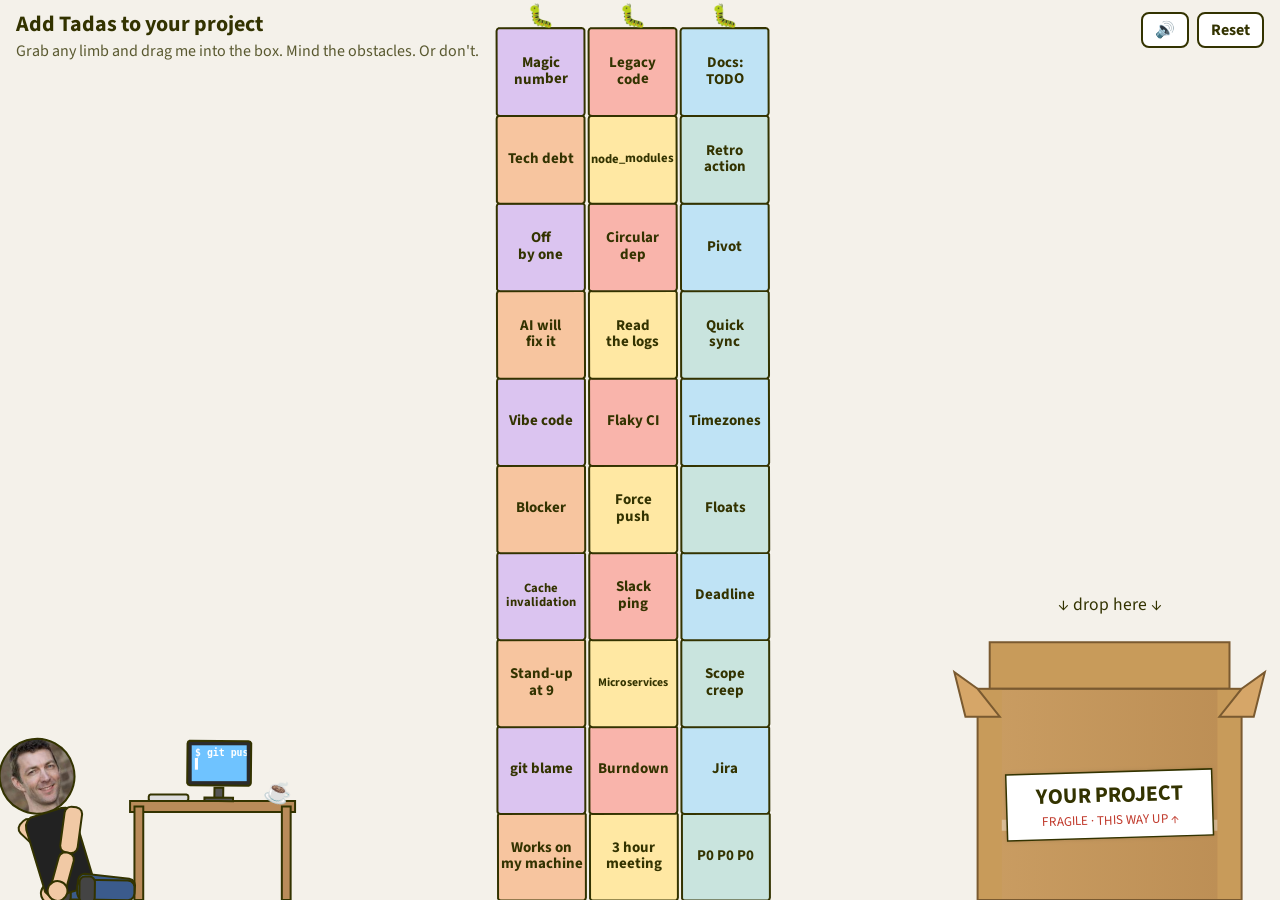
==== hire/index.html @ f86dc212 "Add to project with 1 click" ====
<!doctype html>
<html lang="en">
  <head>
    <meta charset="utf-8" />
    <title>Add Tadas to your project: drag &amp; drop</title>
    <meta
      name="description"
      content="Drag a ragdoll Tadas into your project. A silly physics toy with a serious intent."
    />
    <meta
      name="viewport"
      content="width=device-width, initial-scale=1, maximum-scale=1, user-scalable=no, viewport-fit=cover"
    />
    <meta name="robots" content="noindex" />
    <link rel="shortcut icon" href="/favicon.ico" type="image/x-icon" />
    <link
      href="https://fonts.googleapis.com/css?family=Source+Sans+Pro:200,400,700&subset=latin,latin-ext"
      rel="stylesheet"
      type="text/css"
    />
    <style>
      html,
      body {
        margin: 0;
        padding: 0;
        height: 100%;
        overflow: hidden;
        background: #f4f1ea;
        font-family: "Source Sans Pro", sans-serif;
        color: #330;
        -webkit-user-select: none;
        user-select: none;
        overscroll-behavior: none;
      }
      #stage {
        position: fixed;
        inset: 0;
        touch-action: none;
        display: block;
        cursor: grab;
      }
      #stage.grabbing {
        cursor: grabbing;
      }
      .hud {
        position: fixed;
        left: 0;
        right: 0;
        top: 0;
        padding: 12px 16px;
        padding-top: calc(12px + env(safe-area-inset-top));
        pointer-events: none;
        display: flex;
        justify-content: space-between;
        align-items: flex-start;
        gap: 12px;
      }
      .hud h1 {
        margin: 0;
        font-size: 22px;
        font-weight: 700;
        line-height: 1.1;
      }
      .hud p {
        margin: 4px 0 0;
        font-size: 16px;
        font-weight: 400;
        opacity: 0.8;
      }
      .hud .buttons {
        display: flex;
        gap: 8px;
        pointer-events: auto;
        flex-shrink: 0;
      }
      .hud button,
      .modal a.btn,
      .modal button {
        font-family: inherit;
        font-size: 16px;
        font-weight: 700;
        padding: 8px 12px;
        border: 2px solid #330;
        border-radius: 8px;
        background: #fff;
        color: #330;
        cursor: pointer;
        text-decoration: none;
        line-height: 1;
      }
      .hud button:active {
        transform: translateY(1px);
      }
      .modal {
        position: fixed;
        inset: 0;
        display: none;
        align-items: center;
        justify-content: center;
        background: rgba(51, 51, 0, 0.45);
        padding: 20px;
        z-index: 10;
      }
      .modal.show {
        display: flex;
      }
      .modal .card {
        background: #fff;
        border-radius: 16px;
        padding: 28px;
        max-width: 420px;
        text-align: center;
        box-shadow: 0 20px 60px rgba(0, 0, 0, 0.3);
        animation: pop 0.35s cubic-bezier(0.2, 1.5, 0.5, 1);
      }
      @keyframes pop {
        from {
          transform: scale(0.6);
          opacity: 0;
        }
        to {
          transform: scale(1);
          opacity: 1;
        }
      }
      .modal h2 {
        margin: 0 0 8px;
        font-size: 28px;
        font-weight: 700;
      }
      .modal p {
        font-size: 18px;
        font-weight: 400;
        margin: 0 0 20px;
      }
      .modal a.btn {
        display: inline-block;
        background: #4cd964;
        border-color: #4cd964;
        color: #fff;
        font-size: 18px;
        padding: 12px 18px;
      }
      .modal a.btn:hover {
        background: #0ca76f;
        border-color: #0ca76f;
      }
      .modal .secondary {
        margin-top: 14px;
        display: flex;
        gap: 12px;
        justify-content: center;
      }
      .modal .secondary button {
        border-color: #ccc;
        font-weight: 400;
      }
      .quip {
        position: fixed;
        transform: translate(-50%, -100%);
        background: #fff;
        border: 2px solid #330;
        border-radius: 12px;
        padding: 4px 10px;
        font-size: 15px;
        font-weight: 700;
        pointer-events: none;
        white-space: nowrap;
        opacity: 0;
        transition: opacity 0.15s;
      }
      .quip.show {
        opacity: 1;
      }
      .hint {
        position: fixed;
        left: 50%;
        bottom: calc(14px + env(safe-area-inset-bottom));
        transform: translateX(-50%);
        font-size: 15px;
        font-weight: 400;
        opacity: 0.6;
        pointer-events: none;
        text-align: center;
        padding: 0 16px;
      }
      @media (max-width: 600px) {
        .hud h1 {
          font-size: 18px;
        }
        .hud p {
          font-size: 14px;
        }
      }
    </style>
  </head>
  <body>
    <canvas id="stage"></canvas>

    <div class="hud">
      <div>
        <h1>Add Tadas to your project</h1>
        <p>Grab any limb and drag me into the box. Mind the obstacles. Or don't.</p>
      </div>
      <div class="buttons">
        <button id="mute" type="button" aria-label="Toggle sound">🔊</button>
        <button id="reset" type="button">Reset</button>
      </div>
    </div>

    <div class="quip" id="quip"></div>

    <div class="modal" id="modal" role="dialog" aria-modal="true">
      <div class="card">
        <h2>Almost there! 🎉</h2>
        <p>
          I'm in the box. Why not email me the details about your project?
        </p>
        <a
          class="btn"
          id="emailBtn"
          href="mailto:tadas@okdo.co.uk?subject=You're%20in%20the%20box!&body=Hi%20Tadas%2C%0A%0AI%20dragged%20you%20into%20my%20project.%20Here%20are%20the%20details%3A%0A%0A"
          >Email tadas@okdo.co.uk</a
        >
        <div class="secondary">
          <button id="again" type="button">Throw me around again</button>
          <button id="back" type="button">Back to the boring page</button>
        </div>
      </div>
    </div>

    <script src="matter.min.js"></script>
    <script>
      (function () {
        "use strict";
        var M = Matter,
          Engine = M.Engine,
          Runner = M.Runner,
          Bodies = M.Bodies,
          Body = M.Body,
          Composite = M.Composite,
          Constraint = M.Constraint,
          Mouse = M.Mouse,
          MouseConstraint = M.MouseConstraint,
          Events = M.Events,
          Vector = M.Vector;

        var canvas = document.getElementById("stage");
        var ctx = canvas.getContext("2d");
        var modal = document.getElementById("modal");
        var quipEl = document.getElementById("quip");
        var muteBtn = document.getElementById("mute");

        var W = 0,
          H = 0,
          DPR = 1;

        var engine = Engine.create({
          positionIterations: 10,
          constraintIterations: 4,
          enableSleeping: false,
        });
        engine.gravity.y = 1.1;
        var world = engine.world;
        var runner = Runner.create();

        var ragdoll = null; // { parts: [], head, torso, all: Composite }
        var box = null; // { inner: bounds, x, y, w, h, t }
        var crates = [];
        var won = false;
        var inBoxFrames = 0;
        var mouseConstraint = null;

        // ---------- face sprite ----------
        var face = document.createElement("canvas");
        var faceReady = false;
        var img = new Image();
        img.onload = function () {
          var size = 256;
          face.width = size;
          face.height = size;
          var fc = face.getContext("2d");
          fc.save();
          fc.beginPath();
          fc.arc(size / 2, size / 2, size / 2, 0, Math.PI * 2);
          fc.clip();
          // source face is centred around (150,105) with radius ~72 in a 300px image
          var r = 72,
            cx = 150,
            cy = 105;
          fc.drawImage(img, cx - r, cy - r, r * 2, r * 2, 0, 0, size, size);
          fc.restore();
          faceReady = true;
        };
        img.src = "../assets/profile.jpg";

        // ---------- audio ----------
        var audio = {
          ctx: null,
          enabled: false,
          master: null,
          musicGain: null,
          lastBump: 0,
          bumpCount: 0,
          nextNote: 0,
          noteIndex: 0,
          timer: null,
        };

        function initAudio() {
          if (audio.ctx) return;
          var AC = window.AudioContext || window.webkitAudioContext;
          if (!AC) return;
          audio.ctx = new AC();
          audio.master = audio.ctx.createGain();
          audio.master.gain.value = 0.6;
          audio.master.connect(audio.ctx.destination);
          audio.musicGain = audio.ctx.createGain();
          audio.musicGain.gain.value = 0.12;
          audio.musicGain.connect(audio.master);
        }

        function resumeAudio() {
          if (audio.ctx && audio.ctx.state === "suspended") audio.ctx.resume();
        }

        // A short original bouncy tune. [midi, beats]; 0 = rest.
        var MELODY = [
          [72, 0.5], [72, 0.5], [79, 0.5], [79, 0.5], [81, 0.5], [81, 0.5], [79, 1],
          [77, 0.5], [77, 0.5], [76, 0.5], [76, 0.5], [74, 0.5], [74, 0.5], [72, 1],
          [79, 0.5], [79, 0.5], [77, 0.5], [77, 0.5], [76, 0.5], [76, 0.5], [74, 1],
          [79, 0.5], [79, 0.5], [77, 0.5], [77, 0.5], [76, 0.5], [76, 0.5], [74, 1],
          [72, 0.5], [72, 0.5], [79, 0.5], [79, 0.5], [81, 0.5], [81, 0.5], [79, 1],
          [77, 0.5], [77, 0.5], [76, 0.5], [76, 0.5], [74, 0.5], [74, 0.5], [72, 1],
        ];
        var BASS = [48, 0, 48, 0, 53, 0, 53, 0, 55, 0, 55, 0, 48, 0, 48, 0];
        var BPM = 168;
        var BEAT = 60 / BPM;

        function midi(n) {
          return 440 * Math.pow(2, (n - 69) / 12);
        }

        function tone(freq, t, dur, type, gainNode, vol) {
          var c = audio.ctx;
          var o = c.createOscillator();
          var g = c.createGain();
          o.type = type;
          o.frequency.value = freq;
          g.gain.setValueAtTime(0.0001, t);
          g.gain.exponentialRampToValueAtTime(vol, t + 0.01);
          g.gain.exponentialRampToValueAtTime(0.0001, t + dur * 0.9);
          o.connect(g);
          g.connect(gainNode);
          o.start(t);
          o.stop(t + dur);
        }

        function scheduleMusic() {
          if (!audio.enabled || !audio.ctx) return;
          var c = audio.ctx;
          var ahead = 0.4;
          while (audio.nextNote < c.currentTime + ahead) {
            var i = audio.noteIndex % MELODY.length;
            var note = MELODY[i];
            var dur = note[1] * BEAT;
            if (note[0]) tone(midi(note[0]), audio.nextNote, dur, "square", audio.musicGain, 0.5);
            // bass: one per half beat
            var beatPos = Math.floor(audio.noteIndex / 1) % BASS.length;
            if (BASS[beatPos]) tone(midi(BASS[beatPos]), audio.nextNote, dur * 0.8, "triangle", audio.musicGain, 0.9);
            // hat
            noise(audio.nextNote, 0.03, 0.15, 6000, audio.musicGain);
            audio.nextNote += dur;
            audio.noteIndex++;
          }
        }

        function noise(t, dur, vol, cutoff, dest) {
          var c = audio.ctx;
          var len = Math.max(1, Math.floor(c.sampleRate * dur));
          var buf = c.createBuffer(1, len, c.sampleRate);
          var d = buf.getChannelData(0);
          for (var i = 0; i < len; i++) d[i] = (Math.random() * 2 - 1) * (1 - i / len);
          var src = c.createBufferSource();
          src.buffer = buf;
          var f = c.createBiquadFilter();
          f.type = "lowpass";
          f.frequency.value = cutoff;
          var g = c.createGain();
          g.gain.value = vol;
          src.connect(f);
          f.connect(g);
          g.connect(dest);
          src.start(t);
        }

        function startMusic() {
          if (!audio.ctx) return;
          audio.nextNote = audio.ctx.currentTime + 0.05;
          audio.noteIndex = 0;
          if (audio.timer) clearInterval(audio.timer);
          audio.timer = setInterval(scheduleMusic, 100);
        }

        function stopMusic() {
          if (audio.timer) clearInterval(audio.timer);
          audio.timer = null;
        }

        function bump(strength, pitch) {
          if (!audio.enabled || !audio.ctx) return;
          var now = performance.now();
          if (now - audio.lastBump < 40) return;
          audio.lastBump = now;
          var c = audio.ctx,
            t = c.currentTime;
          var vol = Math.min(1, strength);
          // thud
          var o = c.createOscillator();
          var g = c.createGain();
          o.type = "sine";
          o.frequency.setValueAtTime(pitch, t);
          o.frequency.exponentialRampToValueAtTime(pitch * 0.4, t + 0.12);
          g.gain.setValueAtTime(vol * 0.8, t);
          g.gain.exponentialRampToValueAtTime(0.0001, t + 0.15);
          o.connect(g);
          g.connect(audio.master);
          o.start(t);
          o.stop(t + 0.16);
          // knock
          noise(t, 0.06, vol * 0.5, 1200 + pitch * 4, audio.master);
        }

        function boing() {
          if (!audio.enabled || !audio.ctx) return;
          var c = audio.ctx,
            t = c.currentTime;
          var o = c.createOscillator();
          var g = c.createGain();
          o.type = "sawtooth";
          o.frequency.setValueAtTime(300, t);
          o.frequency.exponentialRampToValueAtTime(900, t + 0.08);
          o.frequency.exponentialRampToValueAtTime(200, t + 0.3);
          g.gain.setValueAtTime(0.25, t);
          g.gain.exponentialRampToValueAtTime(0.0001, t + 0.35);
          o.connect(g);
          g.connect(audio.master);
          o.start(t);
          o.stop(t + 0.4);
        }

        function tada() {
          if (!audio.enabled || !audio.ctx) return;
          var t = audio.ctx.currentTime;
          [60, 64, 67, 72, 76, 79, 84].forEach(function (n, i) {
            tone(midi(n), t + i * 0.08, 0.5, "square", audio.master, 0.2);
          });
          tone(midi(84), t + 0.6, 1.2, "square", audio.master, 0.2);
          tone(midi(72), t + 0.6, 1.2, "triangle", audio.master, 0.3);
        }

        function setSound(on) {
          audio.enabled = on;
          muteBtn.textContent = on ? "🔊" : "🔇";
          if (on) {
            initAudio();
            resumeAudio();
            if (!won) startMusic();
          } else {
            stopMusic();
          }
          try {
            localStorage.setItem("hire-sound", on ? "1" : "0");
          } catch (e) {}
        }

        muteBtn.addEventListener("click", function () {
          setSound(!audio.enabled);
        });

        // ---------- world building ----------
        function resize() {
          DPR = Math.min(window.devicePixelRatio || 1, 2);
          W = window.innerWidth;
          H = window.innerHeight;
          canvas.width = Math.floor(W * DPR);
          canvas.height = Math.floor(H * DPR);
          canvas.style.width = W + "px";
          canvas.style.height = H + "px";
        }

        function scale() {
          return Math.max(0.55, Math.min(1.1, Math.min(W, H) / 620));
        }

        var GROUP = Body.nextGroup(true);

        function makeRagdoll(x, y, s) {
          var opts = function (extra) {
            return Object.assign(
              {
                collisionFilter: { group: GROUP },
                friction: 0.6,
                frictionAir: 0.01,
                restitution: 0.2,
                density: 0.0012,
              },
              extra || {}
            );
          };
          var headR = 34 * s;
          var torsoW = 46 * s,
            torsoH = 76 * s;
          var uaW = 16 * s,
            uaH = 42 * s;
          var laW = 14 * s,
            laH = 42 * s;
          var ulW = 20 * s,
            ulH = 52 * s;
          var llW = 18 * s,
            llH = 52 * s;

          var head = Bodies.circle(x, y, headR, opts({ label: "head", render: { kind: "head" } }));
          var torso = Bodies.rectangle(
            x,
            y + headR + torsoH / 2 + 4 * s,
            torsoW,
            torsoH,
            opts({ label: "torso", chamfer: { radius: 10 * s }, render: { kind: "torso" } })
          );
          var ty = torso.position.y;

          var lUpperArm = Bodies.rectangle(x - torsoW / 2 - uaW / 2, ty - torsoH / 2 + uaH / 2, uaW, uaH, opts({ label: "arm", chamfer: { radius: 6 * s }, render: { kind: "skin" } }));
          var rUpperArm = Bodies.rectangle(x + torsoW / 2 + uaW / 2, ty - torsoH / 2 + uaH / 2, uaW, uaH, opts({ label: "arm", chamfer: { radius: 6 * s }, render: { kind: "skin" } }));
          var lLowerArm = Bodies.rectangle(lUpperArm.position.x, lUpperArm.position.y + uaH / 2 + laH / 2, laW, laH, opts({ label: "arm", chamfer: { radius: 6 * s }, render: { kind: "skin", hand: true } }));
          var rLowerArm = Bodies.rectangle(rUpperArm.position.x, rUpperArm.position.y + uaH / 2 + laH / 2, laW, laH, opts({ label: "arm", chamfer: { radius: 6 * s }, render: { kind: "skin", hand: true } }));

          var lUpperLeg = Bodies.rectangle(x - torsoW / 4, ty + torsoH / 2 + ulH / 2, ulW, ulH, opts({ label: "leg", chamfer: { radius: 6 * s }, render: { kind: "jeans" } }));
          var rUpperLeg = Bodies.rectangle(x + torsoW / 4, ty + torsoH / 2 + ulH / 2, ulW, ulH, opts({ label: "leg", chamfer: { radius: 6 * s }, render: { kind: "jeans" } }));
          var lLowerLeg = Bodies.rectangle(lUpperLeg.position.x, lUpperLeg.position.y + ulH / 2 + llH / 2, llW, llH, opts({ label: "leg", chamfer: { radius: 6 * s }, render: { kind: "jeans", shoe: true } }));
          var rLowerLeg = Bodies.rectangle(rUpperLeg.position.x, rUpperLeg.position.y + ulH / 2 + llH / 2, llW, llH, opts({ label: "leg", chamfer: { radius: 6 * s }, render: { kind: "jeans", shoe: true } }));

          function joint(a, pa, b, pb, stiffness) {
            return Constraint.create({
              bodyA: a,
              pointA: pa,
              bodyB: b,
              pointB: pb,
              stiffness: stiffness || 1,
              length: 0,
              render: { visible: false },
            });
          }

          var cons = [
            // neck (two points → limits head spin)
            joint(head, { x: 0, y: headR - 2 * s }, torso, { x: 0, y: -torsoH / 2 - 2 * s }),
            joint(head, { x: 0, y: 0 }, torso, { x: 0, y: -torsoH / 2 - headR }, 0.25),
            // shoulders
            joint(torso, { x: -torsoW / 2, y: -torsoH / 2 + 6 * s }, lUpperArm, { x: 0, y: -uaH / 2 + 4 * s }),
            joint(torso, { x: torsoW / 2, y: -torsoH / 2 + 6 * s }, rUpperArm, { x: 0, y: -uaH / 2 + 4 * s }),
            // elbows
            joint(lUpperArm, { x: 0, y: uaH / 2 }, lLowerArm, { x: 0, y: -laH / 2 }),
            joint(rUpperArm, { x: 0, y: uaH / 2 }, rLowerArm, { x: 0, y: -laH / 2 }),
            // hips
            joint(torso, { x: -torsoW / 4, y: torsoH / 2 - 4 * s }, lUpperLeg, { x: 0, y: -ulH / 2 + 4 * s }),
            joint(torso, { x: torsoW / 4, y: torsoH / 2 - 4 * s }, rUpperLeg, { x: 0, y: -ulH / 2 + 4 * s }),
            // knees
            joint(lUpperLeg, { x: 0, y: ulH / 2 }, lLowerLeg, { x: 0, y: -llH / 2 }),
            joint(rUpperLeg, { x: 0, y: ulH / 2 }, rLowerLeg, { x: 0, y: -llH / 2 }),
            // soft "tendons" to stop legs folding back over the torso
            joint(torso, { x: -torsoW / 4, y: 0 }, lUpperLeg, { x: 0, y: ulH / 2 }, 0.004),
            joint(torso, { x: torsoW / 4, y: 0 }, rUpperLeg, { x: 0, y: ulH / 2 }, 0.004),
          ];
          // these soft ones want a real length, not 0
          cons[cons.length - 1].length = torsoH / 2 + ulH;
          cons[cons.length - 2].length = torsoH / 2 + ulH;

          var parts = [head, torso, lUpperArm, rUpperArm, lLowerArm, rLowerArm, lUpperLeg, rUpperLeg, lLowerLeg, rLowerLeg];
          // draw order: back limbs, torso, front limbs, head
          var drawOrder = [lUpperArm, lLowerArm, lUpperLeg, lLowerLeg, torso, rUpperLeg, rLowerLeg, rUpperArm, rLowerArm, head];
          parts.forEach(function (p) {
            p.isRagdoll = true;
          });
          var comp = Composite.create();
          Composite.add(comp, parts);
          Composite.add(comp, cons);
          return { parts: parts, drawOrder: drawOrder, head: head, torso: torso, comp: comp };
        }

        var CRATE_LABELS = [
          "Legacy code",
          "Tech debt",
          "Scope creep",
          "3 hour meeting",
          "Yak shaving",
          "No tests",
          "Jira",
          "Prod on Friday",
          "Vibe code",
          "Flaky CI",
          "TODO",
          "Merge conflict",
          "Tabs vs spaces",
          "Works on my machine",
          "Quick sync",
          "Rewrite in Rust",
          "npm install",
          "node_modules",
          "Blocker",
          "Stand-up at 9",
          "Hotfix",
          "Force push",
          "Pager duty",
          "Docs: TODO",
          "Magic number",
          "git blame",
          "The intern did it",
          "Microservices",
          "Monolith",
          "Kubernetes",
          "YAML",
          "Regex",
          "Undefined",
          "NaN",
          "Off by one",
          "Null pointer",
          "Race condition",
          "Deadline",
          "MVP v2",
          "Pivot",
          "Circular dep",
          "P0 P0 P0",
          "Unpaid invoice",
          "Burndown",
          "Story points",
          "Sprint 47",
          "Retro action",
          "Slack ping",
          "Reply all",
          "Read the logs",
          "Cache invalidation",
          "Naming things",
          "Timezones",
          "Floats",
          "Cookie banner",
          "AI will fix it",
        ];
        var CRATE_COLORS = ["#f7c59f", "#ffe8a3", "#c9e4de", "#dbc4f0", "#f9b4ab", "#bfe3f5"];

        function build() {
          Composite.clear(world, false, true);
          crates = [];
          won = false;
          inBoxFrames = 0;
          modal.classList.remove("show");

          var s = scale();
          var t = 200; // outer wall thickness (off-screen)
          var wallOpts = { isStatic: true, friction: 0.8, render: { kind: "hidden" } };
          Composite.add(world, [
            Bodies.rectangle(W / 2, H + t / 2, W + t * 2, t, wallOpts), // floor
            Bodies.rectangle(W / 2, -t / 2, W + t * 2, t, wallOpts), // ceiling
            Bodies.rectangle(-t / 2, H / 2, t, H + t * 2, wallOpts),
            Bodies.rectangle(W + t / 2, H / 2, t, H + t * 2, wallOpts),
          ]);

          var portrait = H > W;

          // ---- the box: bottom-right ----
          var bw = portrait ? Math.max(100 * s, Math.min(W * 0.22, 160 * s)) : Math.max(120 * s, Math.min(W * 0.28, 240 * s));
          var bh = bw * 0.8;
          var bt = 22 * s;
          var bx = W - bw / 2 - Math.max(10, W * 0.03);
          var by = H - bh / 2;
          var boxOpts = { isStatic: true, friction: 0.5, render: { kind: "hidden" } };
          Composite.add(world, [
            Bodies.rectangle(bx, by + bh / 2 - bt / 2, bw, bt, boxOpts),
            Bodies.rectangle(bx - bw / 2 + bt / 2, by, bt, bh, boxOpts),
            Bodies.rectangle(bx + bw / 2 - bt / 2, by, bt, bh, boxOpts),
          ]);
          box = {
            x: bx,
            y: by,
            w: bw,
            h: bh,
            t: bt,
            inner: { min: { x: bx - bw / 2 + bt, y: by - bh / 2 }, max: { x: bx + bw / 2 - bt, y: by + bh / 2 - bt } },
          };

          // ---- ragdoll standing on the floor, bottom-left ----
          var rdX = 12 + (portrait ? 38 : 50) * s;
          var rdH = (34 * 2 + 4 + 76 + 52 * 2) * s;
          ragdoll = makeRagdoll(rdX, H - rdH + 34 * s - 2, s);
          Composite.add(world, ragdoll.comp);

          // ---- desk with a computer, next to him ----
          var deskW = portrait ? 70 * s : Math.min(150 * s, W * 0.28);
          var deskH = 95 * s;
          var deskX = rdX + (portrait ? 34 : 50) * s + deskW / 2;
          var deskTop = H - deskH;
          var legW = 8 * s;
          var desk = Body.create({
            parts: [
              Bodies.rectangle(deskX, deskTop + 5 * s, deskW, 10 * s, { render: { kind: "desk" } }),
              Bodies.rectangle(deskX - deskW / 2 + legW / 2 + 4 * s, deskTop + 5 * s + (deskH - 10 * s) / 2, legW, deskH - 10 * s, { render: { kind: "desk" } }),
              Bodies.rectangle(deskX + deskW / 2 - legW / 2 - 4 * s, deskTop + 5 * s + (deskH - 10 * s) / 2, legW, deskH - 10 * s, { render: { kind: "desk" } }),
            ],
            friction: 0.8,
            density: 0.002,
            render: { kind: "compound" },
          });
          var monW = Math.min(58 * s, deskW * 0.55),
            monH = monW * 0.7;
          var monitor = Body.create({
            parts: [
              Bodies.rectangle(deskX + deskW * 0.08, deskTop - 8 * s - monH / 2 - 6 * s, monW, monH, { chamfer: { radius: 3 }, render: { kind: "monitor", w: monW, h: monH } }),
              Bodies.rectangle(deskX + deskW * 0.08, deskTop - 6 * s, 8 * s, 12 * s, { render: { kind: "desk-dark" } }),
              Bodies.rectangle(deskX + deskW * 0.08, deskTop - 1.5 * s, 26 * s, 3 * s, { render: { kind: "desk-dark" } }),
            ],
            friction: 0.6,
            density: 0.0008,
            render: { kind: "compound" },
          });
          var keyboard = Bodies.rectangle(deskX - deskW * 0.22, deskTop - 3 * s, Math.min(36 * s, deskW * 0.3), 6 * s, {
            chamfer: { radius: 2 },
            friction: 0.6,
            density: 0.0005,
            render: { kind: "keyboard" },
          });
          var mug = Bodies.circle(deskX + deskW / 2 - 12 * s, deskTop - 12 * s, 9 * s, {
            friction: 0.4,
            restitution: 0.3,
            density: 0.0004,
            render: { kind: "emoji", emoji: "☕", size: 20 * s },
          });
          Composite.add(world, [desk, monitor, keyboard, mug]);
          crates.push(monitor, keyboard, mug);

          // ---- the tower of clichés: floor to ceiling, no way over ----
          var left = deskX + deskW / 2 + 12 * s;
          var right = bx - bw / 2 - 10 * s;
          var span = right - left;
          var cols = portrait ? 2 : 3;
          var gap = 4;
          var cw = Math.max(34 * s, Math.min(80 * s, (span - gap * (cols + 1)) / cols));
          cols = Math.max(1, Math.min(portrait ? 2 : 3, Math.floor((span - gap) / (cw + gap))));
          var ch = portrait ? cw * 1.35 : cw;
          var towerTop = portrait ? 110 : 70; // leave the header readable
          var rows = Math.max(4, Math.ceil((H - towerTop) / (ch + 1)));
          var startX = left + (span - cols * (cw + gap) + gap) / 2 + cw / 2;
          var labels = CRATE_LABELS.slice().sort(function () {
            return Math.random() - 0.5;
          });
          var li = 0;
          for (var r = 0; r < rows; r++) {
            for (var c = 0; c < cols; c++) {
              var cx = startX + c * (cw + gap);
              var cy = H - ch / 2 - r * (ch + 1);
              var crate = Bodies.rectangle(cx, cy, cw, ch, {
                friction: 0.5,
                restitution: 0.05,
                density: 0.0005,
                chamfer: { radius: 3 },
                render: {
                  kind: "crate",
                  w: cw,
                  label: labels[li % labels.length],
                  color: CRATE_COLORS[li % CRATE_COLORS.length],
                },
              });
              li++;
              crates.push(crate);
              Composite.add(world, crate);
            }
          }
          // a few bugs on top
          for (var b = 0; b < cols; b++) {
            var bug = Bodies.circle(startX + b * (cw + gap), H - rows * (ch + 1) - 14 * s, 12 * s, {
              friction: 0.3,
              restitution: 0.6,
              density: 0.0004,
              render: { kind: "emoji", emoji: "🐛", size: 20 * s },
            });
            crates.push(bug);
            Composite.add(world, bug);
          }

          // ---- mouse (created once, re-added on every build) ----
          if (mouseConstraint) {
            // drop any grip on a body from the previous world
            mouseConstraint.body = null;
            mouseConstraint.constraint.bodyB = null;
            mouseConstraint.constraint.pointB = null;
            mouseConstraint.mouse.button = -1;
            Composite.add(world, mouseConstraint);
            return;
          }
          var mouse = Mouse.create(canvas);
          mouse.pixelRatio = DPR; // canvas backing store is DPR× the CSS size
          mouseConstraint = MouseConstraint.create(engine, {
            mouse: mouse,
            constraint: { stiffness: 0.15, damping: 0.05, angularStiffness: 0, render: { visible: false } },
          });
          Composite.add(world, mouseConstraint);

          Events.on(mouseConstraint, "mousedown", function (e) {
            initAudio();
            resumeAudio();
            canvas.classList.add("grabbing");
            if (!mouseConstraint.body) {
              // forgiving grab: snap to nearest ragdoll part within reach
              var p = e.mouse.position;
              var best = null,
                bestD = (50 * scale()) * (50 * scale());
              ragdoll.parts.forEach(function (part) {
                var d = Vector.magnitudeSquared(Vector.sub(part.position, p));
                if (d < bestD) {
                  bestD = d;
                  best = part;
                }
              });
              if (best) {
                var con = mouseConstraint.constraint;
                con.pointA = p;
                con.bodyB = mouseConstraint.body = best;
                con.pointB = { x: p.x - best.position.x, y: p.y - best.position.y };
                con.angleB = best.angle;
                Events.trigger(mouseConstraint, "startdrag", { mouse: e.mouse, body: best });
              }
            }
          });
          Events.on(mouseConstraint, "startdrag", function (e) {
            if (e.body && e.body.isRagdoll) boing();
          });
          Events.on(mouseConstraint, "mouseup", function () {
            canvas.classList.remove("grabbing");
          });
        }

        // ---------- collisions ----------
        var QUIPS = [
          "Ouch.",
          "I meant to do that.",
          "Refactoring!",
          "That's a P1 now.",
          "Works on my machine.",
          "Agile!",
          "Ship it!",
          "Mind the tech debt!",
          "Not the face!",
          "Pair programming?",
          "Deploying…",
          "Hotfix incoming.",
        ];
        var quipTimer = null;
        var lastQuip = 0;
        function sayQuip(text) {
          var now = performance.now();
          if (now - lastQuip < 900) return;
          lastQuip = now;
          quipEl.textContent = text;
          quipEl.classList.add("show");
          clearTimeout(quipTimer);
          quipTimer = setTimeout(function () {
            quipEl.classList.remove("show");
          }, 1300);
        }

        Events.on(engine, "collisionStart", function (e) {
          var pairs = e.pairs;
          for (var i = 0; i < pairs.length; i++) {
            var a = pairs[i].bodyA,
              b = pairs[i].bodyB;
            if (a.render.kind === "hidden" && b.render.kind === "hidden") continue;
            var rel = Vector.magnitude(Vector.sub(a.velocity, b.velocity));
            if (rel < 2.5) continue;
            var heavy = a.isRagdoll || b.isRagdoll;
            var isCrate = a.render.kind === "crate" || b.render.kind === "crate";
            var pitch = isCrate ? 140 : heavy ? 110 : 220;
            bump(rel / 10, pitch + Math.random() * 40);
            if (heavy && isCrate && rel > 5) sayQuip(QUIPS[(Math.random() * QUIPS.length) | 0]);
          }
        });

        // ---------- win check ----------
        function inBox(p) {
          var b = box.inner;
          return p.x > b.min.x && p.x < b.max.x && p.y > b.min.y && p.y < b.max.y;
        }

        var REJECTS = ["Not in my project!", "Rejected.", "Nope.", "Out!", "Declined.", "No thanks."];
        function pop() {
          if (!audio.enabled || !audio.ctx) return;
          var c = audio.ctx,
            t = c.currentTime;
          var o = c.createOscillator();
          var g = c.createGain();
          o.type = "sine";
          o.frequency.setValueAtTime(600, t);
          o.frequency.exponentialRampToValueAtTime(1400, t + 0.08);
          g.gain.setValueAtTime(0.25, t);
          g.gain.exponentialRampToValueAtTime(0.0001, t + 0.12);
          o.connect(g);
          g.connect(audio.master);
          o.start(t);
          o.stop(t + 0.13);
        }
        var lastReject = 0;
        var boxNote = { text: "", until: 0 };
        function showBoxNote(text) {
          boxNote.text = text;
          boxNote.until = performance.now() + 1000;
        }
        function rejectJunk() {
          // anything that is not Tadas gets thrown out of the box
          for (var i = crates.length - 1; i >= 0; i--) {
            var cb = crates[i];
            if (!inBox(cb.position)) continue;
            if (mouseConstraint && mouseConstraint.body === cb) continue;
            Composite.remove(world, cb);
            crates.splice(i, 1);
            pop();
            var now = performance.now();
            if (now - lastReject > 600) {
              lastReject = now;
              showBoxNote(REJECTS[(Math.random() * REJECTS.length) | 0]);
            }
          }
        }

        Events.on(engine, "afterUpdate", function () {
          if (!ragdoll) return;
          rejectJunk();
          if (won) return;
          var held = mouseConstraint && mouseConstraint.body && mouseConstraint.body.isRagdoll;
          var inside = inBox(ragdoll.torso.position) || inBox(ragdoll.head.position);
          if (inside && !held) inBoxFrames++;
          else inBoxFrames = 0;
          if (inBoxFrames > 40) win();
        });

        function win() {
          won = true;
          stopMusic();
          tada();
          setTimeout(function () {
            modal.classList.add("show");
          }, 250);
        }

        document.getElementById("again").addEventListener("click", function () {
          build();
          if (audio.enabled) startMusic();
        });
        document.getElementById("reset").addEventListener("click", function () {
          build();
          if (audio.enabled) startMusic();
        });
        document.getElementById("back").addEventListener("click", function () {
          window.location.href = "/";
        });

        // ---------- rendering ----------
        function roundRect(x, y, w, h, r) {
          ctx.beginPath();
          ctx.moveTo(x + r, y);
          ctx.arcTo(x + w, y, x + w, y + h, r);
          ctx.arcTo(x + w, y + h, x, y + h, r);
          ctx.arcTo(x, y + h, x, y, r);
          ctx.arcTo(x, y, x + w, y, r);
          ctx.closePath();
        }

        function drawPoly(body) {
          var v = body.vertices;
          ctx.beginPath();
          ctx.moveTo(v[0].x, v[0].y);
          for (var i = 1; i < v.length; i++) ctx.lineTo(v[i].x, v[i].y);
          ctx.closePath();
        }

        function drawBody(body) {
          var k = body.render.kind;
          var s = scale();
          if (k === "hidden") return;
          if (k === "compound") {
            for (var pi = 1; pi < body.parts.length; pi++) drawBody(body.parts[pi]);
            return;
          }
          ctx.lineWidth = 2;
          ctx.strokeStyle = "#330";
          if (k === "head") {
            ctx.save();
            ctx.translate(body.position.x, body.position.y);
            ctx.rotate(body.angle);
            var r = body.circleRadius;
            ctx.beginPath();
            ctx.arc(0, 0, r, 0, Math.PI * 2);
            ctx.fillStyle = "#f1c9a5";
            ctx.fill();
            if (faceReady) {
              ctx.save();
              ctx.clip();
              ctx.drawImage(face, -r, -r, r * 2, r * 2);
              ctx.restore();
            }
            ctx.stroke();
            ctx.restore();
            return;
          }
          if (k === "emoji") {
            ctx.save();
            ctx.translate(body.position.x, body.position.y);
            ctx.rotate(body.angle);
            ctx.font = body.render.size + "px sans-serif";
            ctx.textAlign = "center";
            ctx.textBaseline = "middle";
            ctx.fillText(body.render.emoji, 0, 2);
            ctx.restore();
            return;
          }
          drawPoly(body);
          if (k === "torso") ctx.fillStyle = "#222";
          else if (k === "skin") ctx.fillStyle = "#f1c9a5";
          else if (k === "jeans") ctx.fillStyle = "#3b5b8c";
          else if (k === "crate") ctx.fillStyle = body.render.color;
          else if (k === "box") ctx.fillStyle = "#c89b5a";
          else if (k === "desk") ctx.fillStyle = "#b98b5a";
          else if (k === "desk-dark") ctx.fillStyle = "#555";
          else if (k === "monitor") ctx.fillStyle = "#2b2b2b";
          else if (k === "keyboard") ctx.fillStyle = "#ddd";
          else ctx.fillStyle = "#ccc";
          ctx.fill();
          ctx.stroke();

          if (k === "monitor") {
            ctx.save();
            ctx.translate(body.position.x, body.position.y);
            ctx.rotate(body.angle);
            var mw = body.render.w - 8 * s,
              mh = body.render.h - 8 * s;
            ctx.fillStyle = "#6fc3ff";
            ctx.fillRect(-mw / 2, -mh / 2, mw, mh);
            ctx.beginPath();
            ctx.rect(-mw / 2, -mh / 2, mw, mh);
            ctx.clip();
            ctx.fillStyle = "#fff";
            ctx.font = "700 " + 9 * s + "px monospace";
            ctx.textAlign = "left";
            ctx.textBaseline = "top";
            ctx.fillText("$ git push", -mw / 2 + 3 * s, -mh / 2 + 3 * s);
            ctx.fillText("▌", -mw / 2 + 3 * s, -mh / 2 + 13 * s);
            ctx.restore();
          }
          if (k === "crate") {
            ctx.save();
            ctx.translate(body.position.x, body.position.y);
            ctx.rotate(body.angle);
            var w = body.render.w;
            var lines = body.render.lines;
            if (!lines) {
              lines = [body.render.label];
              var words = body.render.label.split(" ");
              if (body.render.label.length > 9 && words.length > 1) {
                var best = null,
                  bestDiff = Infinity;
                for (var wi = 1; wi < words.length; wi++) {
                  var l1 = words.slice(0, wi).join(" "),
                    l2 = words.slice(wi).join(" ");
                  var diff = Math.abs(l1.length - l2.length);
                  if (diff < bestDiff) {
                    bestDiff = diff;
                    best = [l1, l2];
                  }
                }
                lines = best;
              }
              body.render.lines = lines;
            }
            var longest = 0;
            for (var li2 = 0; li2 < lines.length; li2++) longest = Math.max(longest, lines[li2].length);
            var size = Math.max(9, Math.min(w * 0.17, (w * 0.9) / (longest * 0.52)));
            ctx.font = "700 " + size + "px 'Source Sans Pro', sans-serif";
            ctx.fillStyle = "#330";
            ctx.textAlign = "center";
            ctx.textBaseline = "middle";
            for (var li3 = 0; li3 < lines.length; li3++) {
              ctx.fillText(lines[li3], 0, (li3 - (lines.length - 1) / 2) * size * 1.1);
            }
            ctx.restore();
          }
          if (body.render.hand || body.render.shoe) {
            ctx.save();
            ctx.translate(body.position.x, body.position.y);
            ctx.rotate(body.angle);
            var hh = (body.bounds.max.y - body.bounds.min.y);
            var half = 0;
            // find local half-height from vertices
            var v0 = body.vertices[0];
            var local = Vector.rotate(Vector.sub(v0, body.position), -body.angle);
            half = Math.abs(local.y);
            if (body.render.hand) {
              ctx.beginPath();
              ctx.arc(0, half, 9 * s, 0, Math.PI * 2);
              ctx.fillStyle = "#f1c9a5";
              ctx.fill();
              ctx.stroke();
            } else {
              roundRect(-12 * s, half - 10 * s, 24 * s, 14 * s, 5 * s);
              ctx.fillStyle = "#444";
              ctx.fill();
              ctx.stroke();
            }
            ctx.restore();
          }
        }

        function drawBoxBack() {
          if (!box) return;
          var x = box.x - box.w / 2,
            y = box.y - box.h / 2;
          ctx.save();
          // inside (darker)
          ctx.fillStyle = "#b8905a";
          ctx.fillRect(x, y, box.w, box.h);
          // back flap, standing up
          var flapH = box.h * 0.22;
          ctx.fillStyle = "#c89b5a";
          ctx.strokeStyle = "#7a5a30";
          ctx.lineWidth = 2;
          ctx.beginPath();
          ctx.rect(x + box.t * 0.5, y - flapH, box.w - box.t, flapH);
          ctx.fill();
          ctx.stroke();
          ctx.restore();
        }

        function drawBoxFront() {
          if (!box) return;
          var s = scale();
          var x = box.x - box.w / 2,
            y = box.y - box.h / 2;
          ctx.save();
          // front panel: slightly transparent so he can be seen inside
          var g = ctx.createLinearGradient(x, y, x + box.w, y);
          g.addColorStop(0, "rgba(214,166,104,0.6)");
          g.addColorStop(1, "rgba(190,140,80,0.6)");
          ctx.fillStyle = g;
          ctx.fillRect(x, y, box.w, box.h);
          // side walls (solid)
          ctx.fillStyle = "#c89b5a";
          ctx.fillRect(x, y, box.t, box.h);
          ctx.fillRect(x + box.w - box.t, y, box.t, box.h);
          ctx.strokeStyle = "#7a5a30";
          ctx.lineWidth = 2;
          ctx.strokeRect(x, y, box.w, box.h);
          // open front flaps, folded outwards
          var flapW = box.w * 0.42,
            flapH = box.h * 0.22;
          ctx.fillStyle = "#d6a668";
          ctx.beginPath();
          ctx.moveTo(x, y);
          ctx.lineTo(x - flapH * 0.5, y - flapW * 0.15);
          ctx.lineTo(x - flapH * 0.5 + flapW * 0.1, y + flapH * 0.6);
          ctx.lineTo(x + flapW * 0.2, y + flapH * 0.6);
          ctx.closePath();
          ctx.fill();
          ctx.stroke();
          ctx.beginPath();
          ctx.moveTo(x + box.w, y);
          ctx.lineTo(x + box.w + flapH * 0.5, y - flapW * 0.15);
          ctx.lineTo(x + box.w + flapH * 0.5 - flapW * 0.1, y + flapH * 0.6);
          ctx.lineTo(x + box.w - flapW * 0.2, y + flapH * 0.6);
          ctx.closePath();
          ctx.fill();
          ctx.stroke();
          // packing tape
          ctx.fillStyle = "rgba(255,255,255,0.35)";
          ctx.fillRect(x + box.t, y + box.h * 0.62, box.w - box.t * 2, 10 * s);
          // label sticker
          var lw = box.w * 0.78,
            lh = Math.min(box.h * 0.34, 60 * s);
          var lx = box.x - lw / 2,
            ly = box.y - lh / 2 + box.h * 0.05;
          ctx.save();
          ctx.translate(box.x, ly + lh / 2);
          ctx.rotate(-0.03);
          ctx.fillStyle = "#fff";
          ctx.shadowColor = "rgba(0,0,0,0.2)";
          ctx.shadowBlur = 4;
          ctx.fillRect(-lw / 2, -lh / 2, lw, lh);
          ctx.shadowBlur = 0;
          ctx.strokeStyle = "#330";
          ctx.lineWidth = 1.5;
          ctx.strokeRect(-lw / 2, -lh / 2, lw, lh);
          ctx.fillStyle = "#330";
          ctx.textAlign = "center";
          ctx.textBaseline = "middle";
          var fs = Math.min(20 * s, lw / 7.5);
          ctx.font = "700 " + fs + "px 'Source Sans Pro', sans-serif";
          ctx.fillText("YOUR PROJECT", 0, -lh * 0.12);
          ctx.font = "400 " + fs * 0.6 + "px 'Source Sans Pro', sans-serif";
          ctx.fillStyle = "#c0392b";
          ctx.fillText("FRAGILE · THIS WAY UP ↑", 0, lh * 0.25);
          ctx.restore();
          // hint above
          ctx.fillStyle = "#330";
          ctx.textAlign = "center";
          ctx.textBaseline = "middle";
          ctx.font = "400 " + 16 * s + "px 'Source Sans Pro', sans-serif";
          if (performance.now() < boxNote.until) {
            ctx.fillStyle = "#c0392b";
            ctx.font = "700 " + 18 * s + "px 'Source Sans Pro', sans-serif";
            ctx.fillText(boxNote.text, box.x, y - box.h * 0.32 - 14 * s);
          } else {
            ctx.fillText("↓ drop here ↓", box.x, y - box.h * 0.32 - 14 * s);
          }
          ctx.restore();
        }

        function render() {
          ctx.setTransform(DPR, 0, 0, DPR, 0, 0);
          ctx.clearRect(0, 0, W, H);

          drawBoxBack();

          var bodies = Composite.allBodies(world);
          for (var i = 0; i < bodies.length; i++) {
            if (bodies[i].isRagdoll) continue;
            drawBody(bodies[i]);
          }
          if (ragdoll) ragdoll.drawOrder.forEach(drawBody);
          drawBoxFront();

          // quip bubble follows head
          if (ragdoll && quipEl.classList.contains("show")) {
            var hp = ragdoll.head.position;
            quipEl.style.left = hp.x + "px";
            quipEl.style.top = hp.y - ragdoll.head.circleRadius - 8 + "px";
          }
          requestAnimationFrame(render);
        }

        window.__hire = { engine: engine, get mc() { return mouseConstraint; }, get ragdoll() { return ragdoll; } };

        // ---------- boot ----------
        resize();
        build();
        Runner.run(runner, engine);
        requestAnimationFrame(render);

        var resizeTimer;
        window.addEventListener("resize", function () {
          clearTimeout(resizeTimer);
          resizeTimer = setTimeout(function () {
            var oldW = W,
              oldH = H;
            resize();
            if (mouseConstraint) mouseConstraint.mouse.pixelRatio = DPR;
            if (Math.abs(oldW - W) > 40 || Math.abs(oldH - H) > 120) {
              build();
              if (audio.enabled && !won) startMusic();
            }
          }, 150);
        });

        // sound preference: on by default, but only after a gesture
        var pref = "1";
        try {
          pref = localStorage.getItem("hire-sound") || "1";
        } catch (e) {}
        var armed = false;
        function firstGesture(e) {
          if (armed) return;
          armed = true;
          if (e && e.target && e.target.closest && e.target.closest("#mute")) return;
          if (pref === "1") setSound(true);
          else muteBtn.textContent = "🔇";
        }
        window.addEventListener("pointerdown", firstGesture, { once: true });
        window.addEventListener("keydown", firstGesture, { once: true });
        if (pref !== "1") muteBtn.textContent = "🔇";
      })();
    </script>
  </body>
</html>
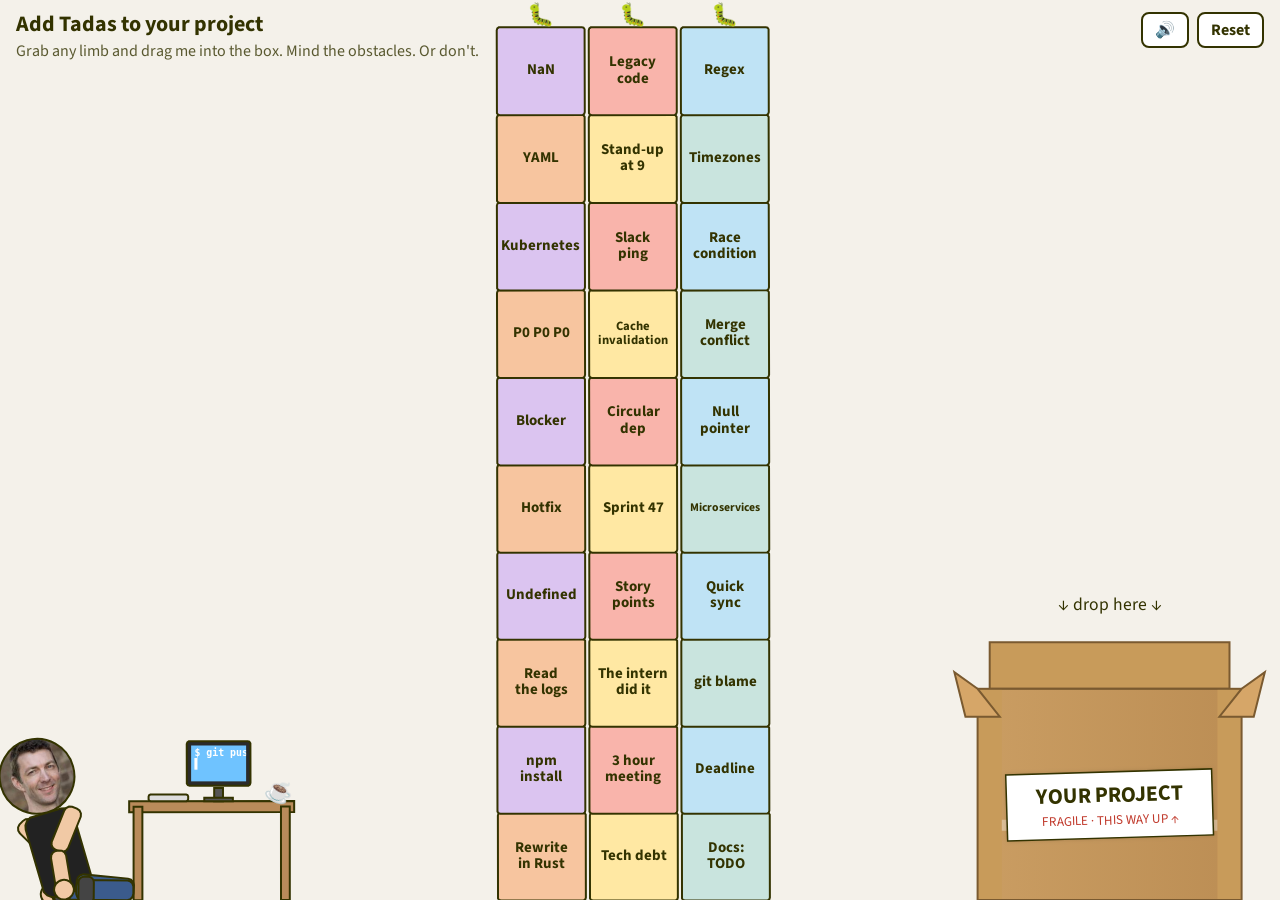
==== commit 1b2b04a3: "Audio fix" ====
--- a/hire/index.html
+++ b/hire/index.html
@@ -311,6 +311,10 @@
           if (audio.ctx) return;
           var AC = window.AudioContext || window.webkitAudioContext;
           if (!AC) return;
+          // Route WebAudio to the media channel so the iOS silent switch does not mute it
+          try {
+            if (navigator.audioSession) navigator.audioSession.type = "playback";
+          } catch (e) {}
           audio.ctx = new AC();
           audio.master = audio.ctx.createGain();
           audio.master.gain.value = 0.6;
@@ -318,11 +322,68 @@
           audio.musicGain = audio.ctx.createGain();
           audio.musicGain.gain.value = 0.12;
           audio.musicGain.connect(audio.master);
+          // Older-iOS fallback for the silent switch: a looping silent <audio>
+          // keeps the media session in playback mode
+          if (!audio.tag) {
+            var tag = document.createElement("audio");
+            tag.loop = true;
+            tag.setAttribute("playsinline", "");
+            tag.src =
+              "[data-uri]";
+            audio.tag = tag;
+          }
+          resumeAudio();
         }
 
         function resumeAudio() {
-          if (audio.ctx && audio.ctx.state === "suspended") audio.ctx.resume();
-        }
+          var c = audio.ctx;
+          if (!c) return;
+          // "interrupted" is a non-standard iOS state; resume from it too
+          if (c.state !== "running") {
+            try {
+              c.resume();
+            } catch (e) {}
+          }
+          if (audio.enabled && audio.tag && audio.tag.paused) {
+            try {
+              var pp = audio.tag.play();
+              if (pp && pp.catch) pp.catch(function () {});
+            } catch (e) {}
+          }
+          // iOS unlock: a silent buffer must be started from inside a user gesture
+          if (!audio.unlocked) {
+            try {
+              var b = c.createBuffer(1, 1, 22050);
+              var src = c.createBufferSource();
+              src.buffer = b;
+              src.connect(c.destination);
+              src.start(0);
+              audio.unlocked = true;
+            } catch (e) {}
+          }
+        }
+
+        // iOS unlocks audio only on gesture-END events; keep trying until it runs
+        function unlockOnGesture() {
+          if (!audio.ctx) return;
+          resumeAudio();
+          if (audio.ctx.state === "running") {
+            ["touchend", "pointerup", "click"].forEach(function (t) {
+              window.removeEventListener(t, unlockOnGesture);
+            });
+          }
+        }
+        ["touchend", "pointerup", "click"].forEach(function (t) {
+          window.addEventListener(t, unlockOnGesture);
+        });
+
+        // iOS suspends the context when the page is backgrounded or on a phone call
+        document.addEventListener("visibilitychange", function () {
+          if (document.visibilityState === "visible") resumeAudio();
+        });
+        window.addEventListener("pageshow", function () {
+          resumeAudio();
+        });
 
         // A short original bouncy tune. [midi, beats]; 0 = rest.
         var MELODY = [
@@ -468,6 +529,7 @@
             if (!won) startMusic();
           } else {
             stopMusic();
+            if (audio.tag) audio.tag.pause();
           }
           try {
             localStorage.setItem("hire-sound", on ? "1" : "0");
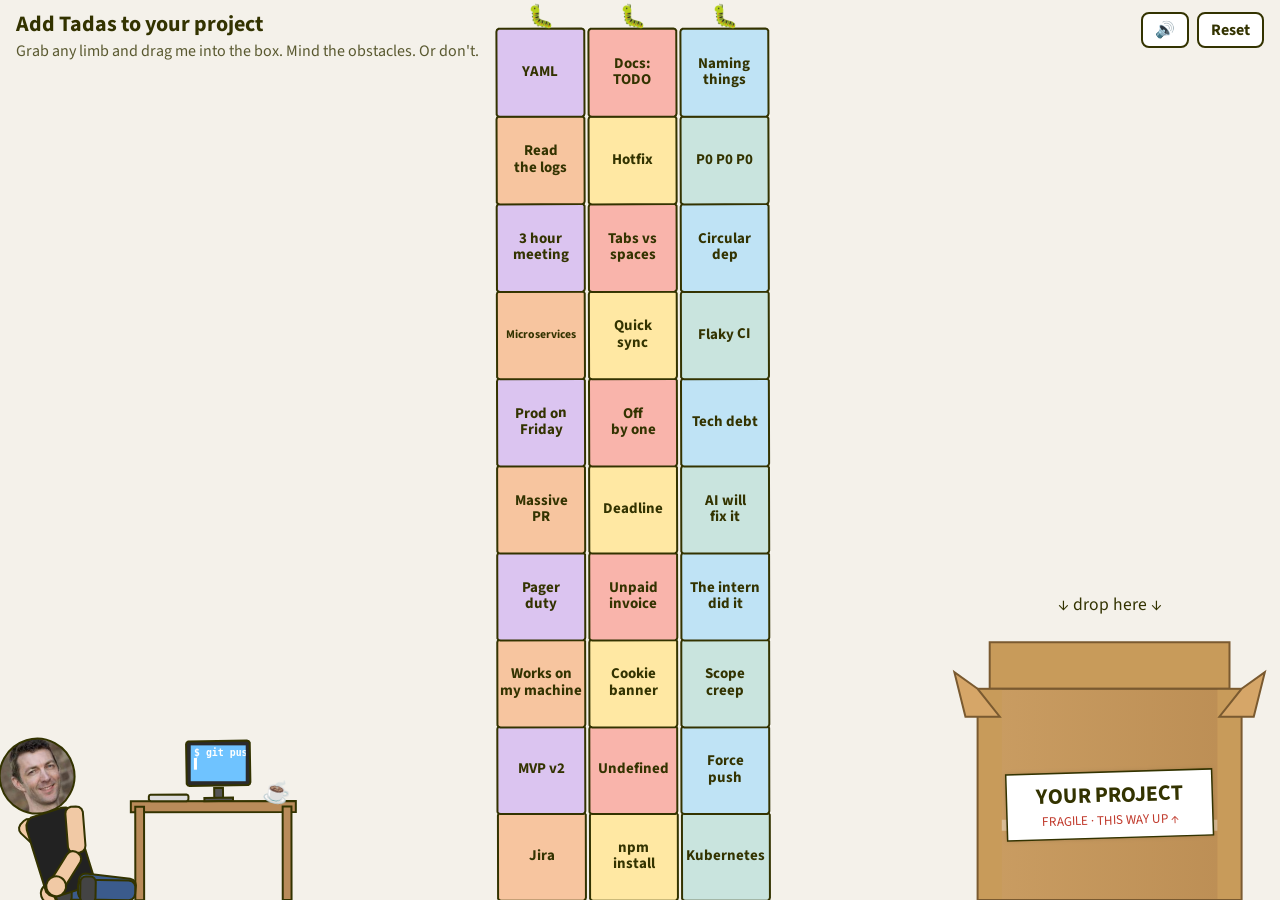
==== commit 66bdaa98: "Improve the quips Co-Authored-By: Claude Opus 5 (1M context) <noreply@anthropic.com> Claude-Session:" ====
--- a/hire/index.html
+++ b/hire/index.html
@@ -679,7 +679,8 @@
           "git blame",
           "The intern did it",
           "Microservices",
-          "Monolith",
+          "Overengineering",
+          "Massive PR",
           "Kubernetes",
           "YAML",
           "Regex",
@@ -902,18 +903,27 @@
 
         // ---------- collisions ----------
         var QUIPS = [
-          "Ouch.",
-          "I meant to do that.",
-          "Refactoring!",
-          "That's a P1 now.",
-          "Works on my machine.",
-          "Agile!",
-          "Ship it!",
-          "Mind the tech debt!",
-          "Not the face!",
-          "Pair programming?",
-          "Deploying…",
-          "Hotfix incoming.",
+          "YAGNI.",
+          "Keep it simple.",
+          "Boring technology wins.",
+          "Ship it early.",
+          "Small steps, often.",
+          "Timebox it.",
+          "One thing at a time.",
+          "Delete code, not add.",
+          "Talk to a user first.",
+          "What's the smallest slice?",
+          "Watch someone use it.",
+          "Cut scope, not quality.",
+          "Put it behind a flag.",
+          "Write the test first.",
+          "Automate the infra.",
+          "Measure before you build.",
+          "Instrument it first.",
+          "Profile before you tune.",
+          "Check prod, not vibes.",
+          "Do we have data?",
+          "No eval, no ship.",
         ];
         var quipTimer = null;
         var lastQuip = 0;
